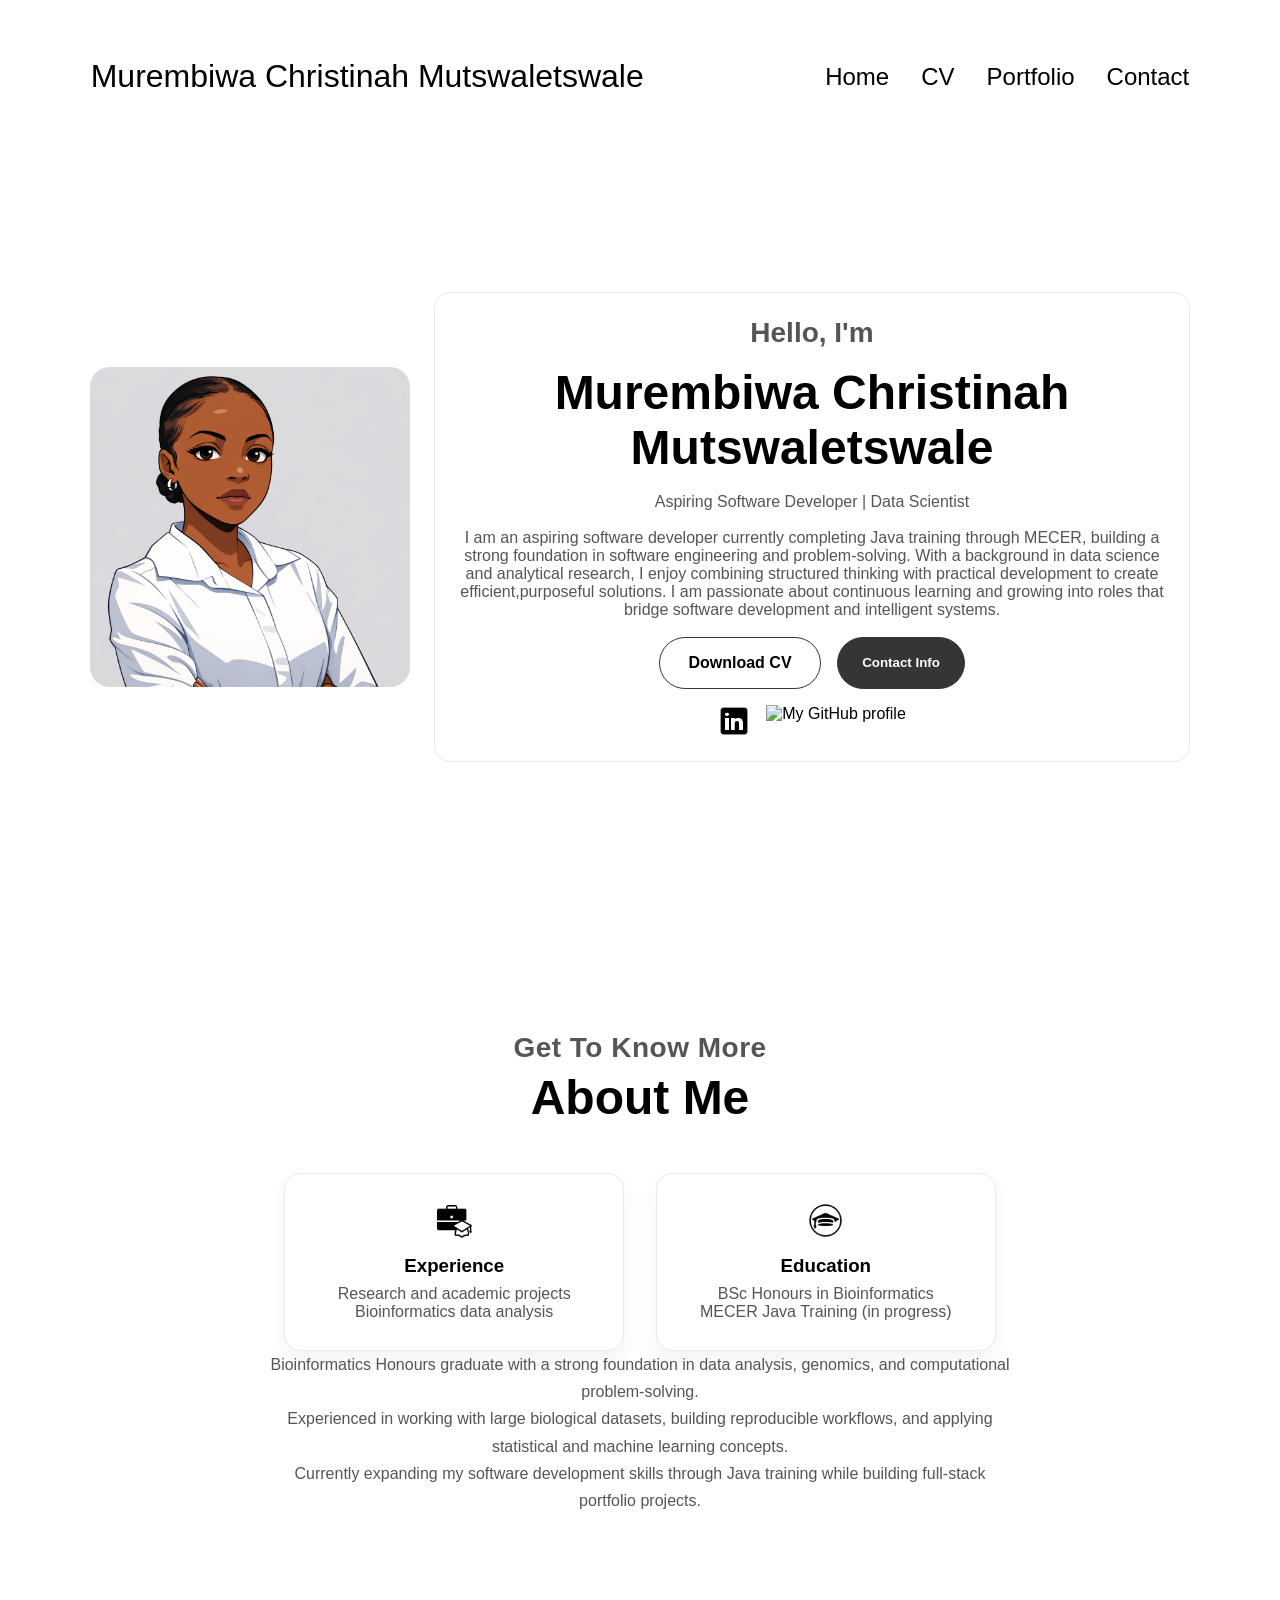
==== index.html @ 14afe785 "add a link to download cv under cv button" ====
<!DOCTYPE html>
<html lang="en">
<head>
    <meta charset="UTF-8">
    <meta name="viewport" content="width=device-width, initial-scale=1.0">
    <title>My Portfolio</title>
    <link rel="stylesheet" href="./css/style.css">

</head>
<body>

    <nav id="desktop-nav">
        <div class = "logo">Murembiwa Christinah Mutswaletswale</div>
        <div>
            <ul class="nav-links ">
                <li><a href="index.html">Home</a></li>
                <li><a href="cv.html">CV</a></li>
                <li><a href ="portfolio.html">Portfolio</a></li>
                <li><a href="contact.html">Contact</a></li>
            </ul>
        </div>
    </nav>

    <nav id="hamburger-nav">
    <div class = "logo">Murembiwa Christinah Mutswaletswale</div>
    <div class="hamburger-menu">

        <div class = "hamburger-icon" onclick="toggleMenu()">
            <span></span>
            <span></span>
            <span></span>
        </div>
        <div class="menu-links">
            <ul>
            <li><a href="#about" onclick="toggleMenu()">About</a></li>
            <li><a href="#experiences" onclick="toggleMenu()">Experience</a></li>
            <li><a href ="portfolio.html" onclick="toggleMenu()">Portfolio</a></li>
            <li><a href="contact.html" onclick="toggleMenu()">Contact</a></li>
            </ul>
        </div>
    </div>
    </nav>


    <section id="profile">
        <div class="profile-card">
        <div class="section_pic-container">
            <img src="./images/Murembiwa animated professional photo.png" alt="Murembiwa Mutswaletswale animated profile picture" />
        </div>
        <div class="section_text">
            <p class ="section_text__p1">Hello, I'm</p>
            <h1 class="title">Murembiwa Christinah Mutswaletswale </h1><br>
            <p class = "section_text_p2">Aspiring Software Developer | Data Scientist</p><br>
            <p class="section_text__bio">
            I am an aspiring software developer currently completing Java training through MECER,
            building a strong foundation in software engineering and problem-solving.
            With a background in data science and analytical research,
            I enjoy combining structured thinking with practical development
            to create efficient,purposeful solutions. I am passionate about
            continuous learning and growing into roles that bridge software
            development and intelligent systems.</p><br>
        
            <div class="btn-container">
                <a href="./images/MIE Candidate_Murembiwa Christinah JAVA08 (1).docx"
                download
                class="btn btn-color-2">
                Download CV
                    </a>

                <button class = "btn btn-color-1"
                onclick= "location.href='./contact.html'"
                >
                Contact Info
            </button>

            </div>

        <div id="socials-container">
            <img 
            src="./images/linkedin.png"
            alt="My linkedin profile"
            class = "icon"
            onclick="location.href='https://www.linkedin.com/in/murembiwa-mutswaletswale-3ba086226/'">
            
            <img 
            src="./images/github.png"
            alt="My GitHub profile"
            class = "icon"
            onclick="location.href = 'https://github.com/Murembi'">
        
        </div>

        </div>
        </div>
    </section>
<section id="about">
  <p class="section_text_p1">Get To Know More</p>
  <h1 class="title">About Me</h1>

  <div class="about_containers">
    <div class="details-container">
      <img src="./images/experience.png" 
      alt="Experience icon" 
      class="icon">
      <h3>Experience</h3>
      <p>
        Research and academic projects<br>
        Bioinformatics data analysis
      </p>
    </div>

    <div class="details-container">
      <img src="./images/education.png"
      alt="Education icon"
      class="icon">
      <h3>Education</h3>
      <p>
        BSc Honours in Bioinformatics<br>
        MECER Java Training (in progress)
      </p>
    </div>

  </div>

  <div class="text-container">
    <p>
      Bioinformatics Honours graduate with a strong foundation in data analysis,
      genomics, and computational problem-solving.
    </p>
    <p>
      Experienced in working with large biological datasets, building reproducible
      workflows, and applying statistical and machine learning concepts.
    </p>
    <p>
      Currently expanding my software development skills through Java training
      while building full-stack portfolio projects.
    </p>
  </div>
</section>
---- css/style.css ----
/* GENERAL */

*{
    margin: 0;
    padding: 0;
}

body{
    font-family:"poppins", sans-serif;
}

html{
    scroll-behavior: smooth;
}

p{
    color: rgb(85, 85, 85);
}

/* TRANSITION */

a, .btn{
    transition: all 300ms ease;
}

/* DESKTOP NAV */

nav, .nav-links {
    display:flex;
}

nav{
    justify-content: space-around;
    align-items: center;
    height: 17vh;
}

.nav-links{
    gap: 2rem;
    list-style: none;
    font-size: 1.5rem;
}

a{
    color:black;
    text-decoration: none;
    text-decoration-color: white;
}

a:hover{
    color:grey;
    text-decoration: underline;
    text-underline-offset: 1rem;
    text-decoration-color: rgb(181,181,181);
}
.logo{
    font-size: 2rem;
}

.logo:hover{
    cursor:default;

}

/* HAMBURGER MENU */

#hamburger-nav{
    display:none;
}

.hamburger-menu{
    position:relative;
    display:inline-block;
}

.hamburger-icon{
    display:flex;
    flex-direction: column;
    justify-content:space-between;
    height: 24px;
    width:30px;
    cursor:pointer;
}

.hamburger-icon span{
    width: 100%;
    height: 2px;
    background-color: black;
    transition: all 0.3s ease-in-out;
}

.menu-links{
    position: absolute;
    top: 100%;
    right: 0;
    background-color: white;
    width: fit-content;
    max-height: 0;
    overflow: hidden;
    transition: all 0.3s ease-in-out;
}

.menu-links a{
    display: block;
    padding: 10px;
    text-align: center;
    font-size: 1.5rem;
    color: black;
    text-decoration: none;
    transition: all 0.3s ease-in-out;
}

.menu-links li{
    list-style:none;

}

.menu-links.open{
    max-height: 300px;
}

.hamburger-icon.open span:first-child{
    transform: rotate(45deg) translate(10px, 5px);
}

.hamburger-icon.open span:nth-child(2){
    opacity:0;
}

.hamburger-icon.open span:last-child{
    transform: rotate(-45deg) translate(10px, 5px);
}


/*IMAGE */

/*media queriess */
@media screen and (max-width:1200px){
    #desktop-nav {
        display:none
    }
    #hamburger-nav{
        display:flex;
    }
}

/* SECTIONS */
section{
    margin:0 10rem;
    padding-top:4vh;
    height: 96vh;
    box-sizing: border-box;
    min-height: fit-content;
    height: auto;
}

.section-container{
    display: flex;
}

/* PROFILE SECTION */
#profile{
    display: flex;
    justify-content: center;
    align-items: center;
    height: auto;
    min-height: calc(100vh - 17vh);
    margin: 0 auto;
    padding: 3rem 1rem;
}

.section_pic-container{
    display: flex;
    height: 400px;
    width: 400px;
    margin: auto 0;
}

.profile-card{
    width: min(1100px, 92%);
    display: grid;
    grid-template-columns: 320px 1fr;
    gap: 1.5rem;
    align-items: center;
}

/* IMAGE BOX */
.section_pic-container{
    width: 320px;
    height: 320px;
    border-radius: 20px;
    overflow: hidden;
}

/* SQUARE IMAGE */
.section_pic-container img{
    width: 100px;
    height: 180px;
    object-fit: cover;
    border-radius: 12px;
}

/* IMAGE FILLS THE BOX */
.section_pic-container img{
    width: 110%;
    height: 140%;
    object-fit: cover;      
    object-position: center;
    display: block;
}
/* TEXT BOX */
.section_text{
    background: #fff;
    border: 1px solid #eaeaea;
    border-radius: 16px;
    padding: 1.5rem;
    text-align: center;
}
.section_text__p1{
    font-size: 1.75rem;
    margin-bottom: 1rem;
    font-weight: 600;
}

/* Responsive */
@media (max-width: 900px){
    .profile-card{
        grid-template-columns: 1fr;
    }
}

.section_text{
    align-self: center;
    text-align: center;
}

.section_text_p{
    font-weight:600;

}

.section_text_p1{
    text-align: center;
}

.section_text_p1{
    font-size: 1.75rem;
    margin-bottom: 1rem;
}

.title{
    font-size: 3rem;
    text-align: center;
}

#socials-container{
    display:flex;
    justify-content: center;
    margin-top: 1rem;
    gap: 1rem;
}

/* ICONS */
.icon{
    cursor: pointer;
    height: 2rem;
}

/*BUTTONS */

.btn-container{
    display: flex;
    justify-content: center;
    gap: 1rem;
}

.btn{
    font-weight:600;
    transition: all 300 ease;
    padding: 1rem;
    width: 8rem;
    border-radius: 2rem;
}

.btn-color-1,
.btn-color-2{
    border: rgb(53,53,53) 0.1rem solid;

}

.btn-color-1,
.btn-color-2:hover{
    background: rgb(53, 53, 53);
    color: white;
}

.btn-color-1:hover{
    background: rgb(0,0,0);
}

.btn-color-2:hover{
    background: none;
}

.btn-color-2:hover{
    background: rgb(255, 255, 255) 0.1rem solid;
}

.btn-container{
    gap: 1rem;
}

.btn-color-1:hover,
.btn-color-2:hover{
    cursor:pointer;

}

/* CV PAGE */

.cv-page{
    width:min(1100px, 92%);
    margin: 30px auto 60px;
}
.cv-page section{
    margin: 0;
    padding:22px;
    height: auto;
    min-height: auto;
    box-sizing: border-box;
    background: #ffffff;
    border: 1px solid #e8e8e8;
    border-radius: 14px;
    box-shadow: 0 10px 26px rgb(0,0,0, 0.06);
}
/*spaces */
.cv-page section + section {
    margin-top: 18px;
}

.cv-page section :first-of-type{
    text-align: center;
    padding: 32px 22px;
}

.cv-page section:first-of-type h1{
    font-size: clamp(26px, 3.2vw, 40px);
    margin-bottom: 8px;
}

/* TITLE */
.cv-page section:first-of-type{
    font-size:16px;
    font-weight: 500;
    color: rgb(85, 85, 85);
    margin-bottom: 14px;
}

/* sections */
.cv-page section h2{
    font-size: 20px;
    margin-bottom: 8px;
    padding-bottom: 6px;
    border-bottom: 1px solid #eee;
    position: relative;
}

.cv-page section p,
.cv-page section ul{
    margin-top: 6px;
}

/* LISTS */
.cv-page ul{
    margin-left:18px;
    margin-top: 10px;
}

.cv-page li{
    margin: 6px 0;
}

.cv-page a[download]{
    display: inline-block;
    margin-top: 12px;
    padding: 11px 18px;
    border-radius: 12px;
    background: #1f5cff;
    color:white;
    font-weight: 700;
    text-decoration: none;
    border: 1px solid #1f5cff
}

.cv-page a[download]:hover{
    opacity: 0.95;
    transform: translateY(-1px)
}

ul{
  list-style-position: inside;
  padding-left: 0;
  margin-left: 0;
}

.cv-page li{
    margin: 6px 0;
}

.cv-page ul{
    list-style: none;
     padding-left: 0;
     margin-left: 0; 
}
/* CONTACT PAGE */
#contact-page{
  width: min(1100px, 92%);
  margin: 5rem auto;
  text-align: center;
}

.contact-container{
    display: grid;
    grid-template-columns: 1fr 1fr;
    gap: 3rem;
    margin-top: 3rem;
    align-items: start;
}

.contact-info{
    text-align: left;
    line-height: 1.8;
}

.contact-form form{
    display: flex;
    flex-direction: column;
    gap: 1rem;
}

.contact-form input,
.contact-form textarea{
    padding: 0.8rem;
    border-radius: 10px;
    border: 1px solid #ddd;
    font-family: inherit;
}

.contact-form button{
    width: 100%;
}

@media (max-width: 900px){
    .contact-container{
        grid-template-columns: 1fr;
    }
}

/* About me */
#about{
    width: min(1100px, 92%);
    margin: 6rem auto;
}

#about .section_text_p1{
    text-align: center;
    font-weight: 600;
    margin-bottom: 0.4rem;
    letter-spacing: 0.5px;
}
#about .title{
    text-align: center;
    margin-bottom: 3rem;
}

.about-details-container{
    display: flex;
    flex-direction: column;
    gap: 2.5rem;
}
.text-container{
    max-width: 750px;
    margin: 0 auto;
    text-align: center;
    line-height: 1.7;
    font-size: 1rem;
}

.about_containers{
    display: flex;
    justify-content: center;
    gap: 2rem;
    flex-wrap: wrap;
}
.details-container{
    background: #ffffff;
    border: 1px solid #eaeaea;
    border-radius: 16px;
    padding: 1.8rem;
    width: 280px;
    text-align: center;
    box-shadow: 0 8px 20px rgba(0,0,0,0.05);
    transition: 0.3s ease;
}

.details-container:hover{
    transform: translateY(-6px);
}
.details-container h3{
    margin: 0.8rem 0 0.5rem;
}

.details-container .icon{
    height: 2.2rem;
}
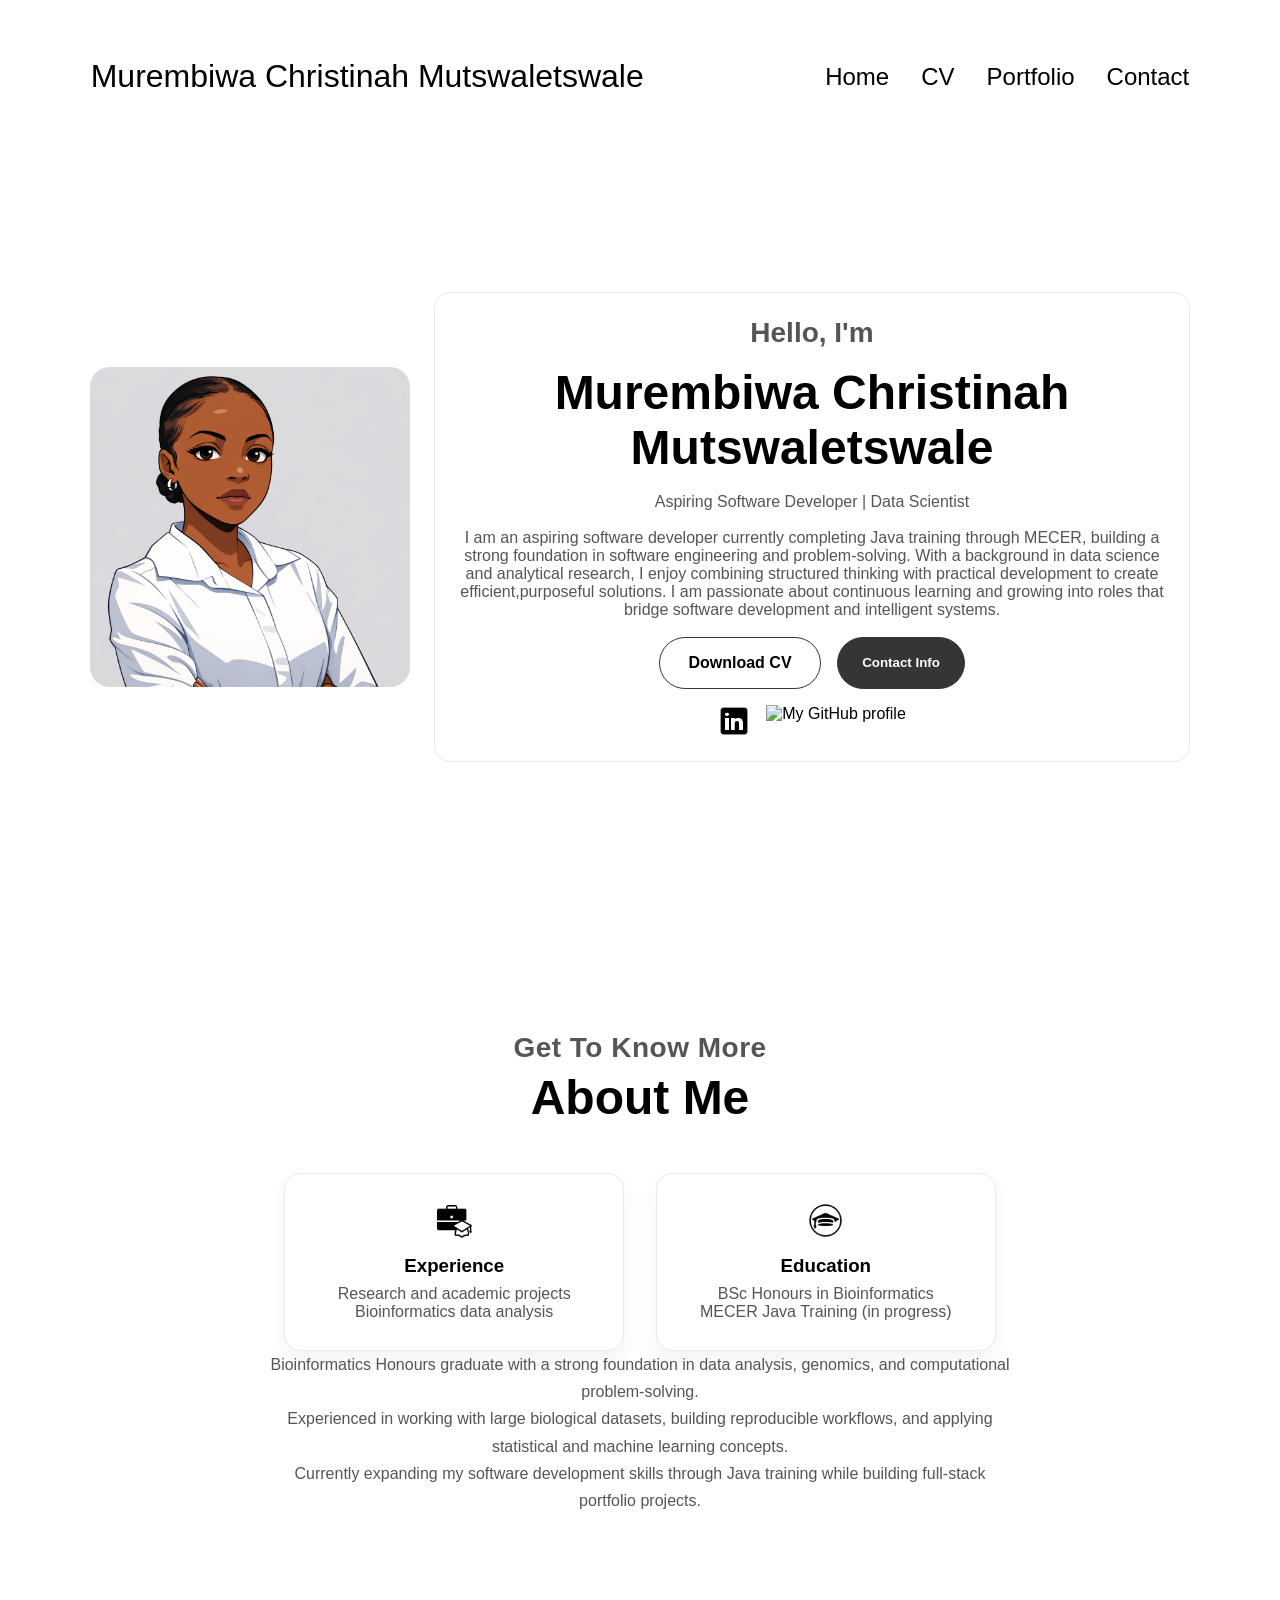
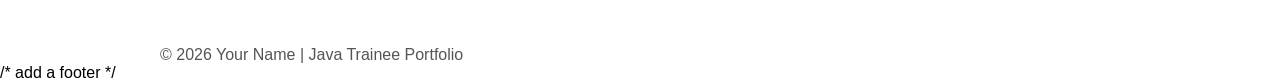
==== commit 1554a1ef: "add a footer at the end of the page" ====
--- a/index.html
+++ b/index.html
@@ -136,4 +136,11 @@
       while building full-stack portfolio projects.
     </p>
   </div>
-</section>+</section>
+  <footer>
+        <section>
+            <p>&copy; 2026 Your Name | Java Trainee Portfolio</p>
+        </section>
+    </footer>
+
+/* add a footer */
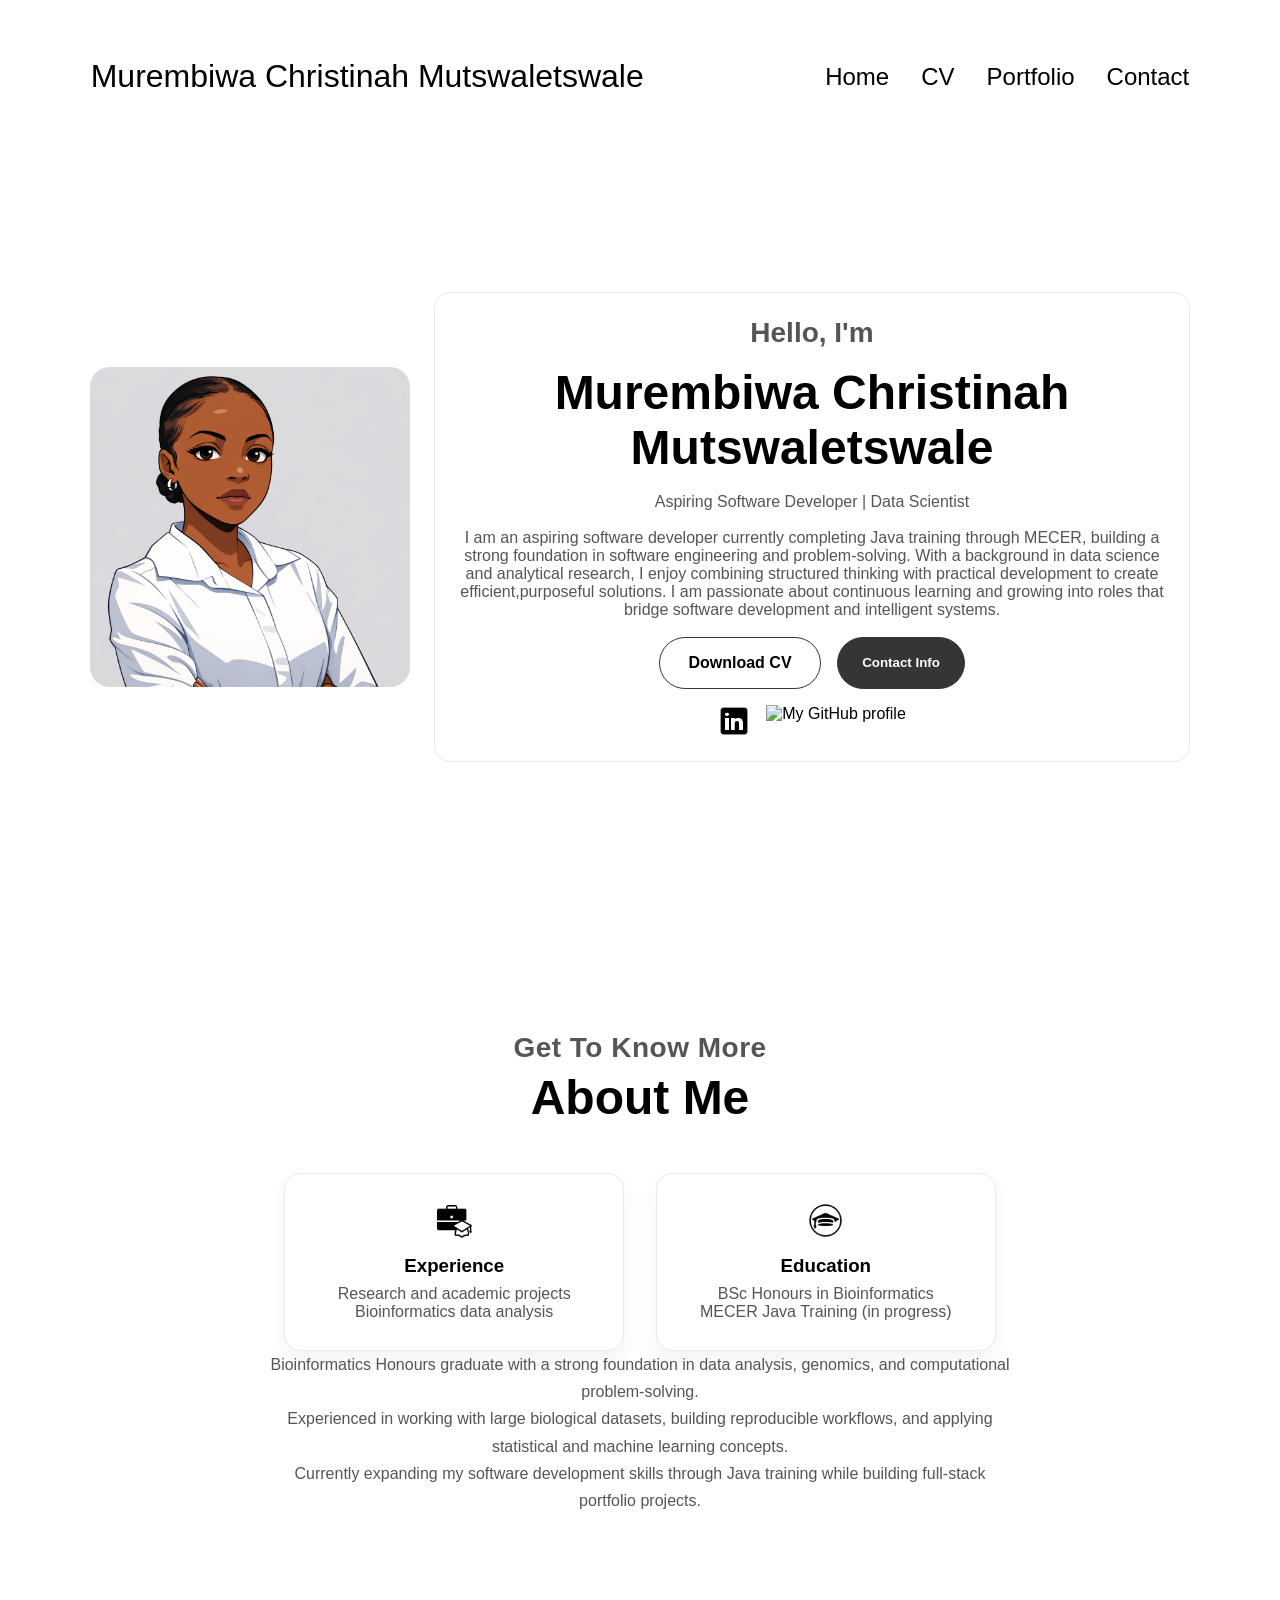
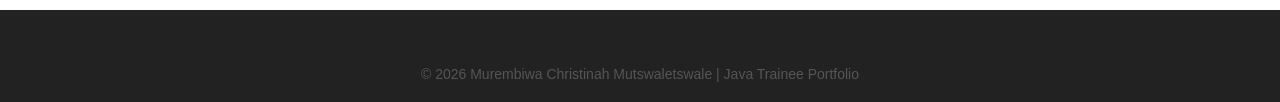
==== commit 920f3de8: "correct footer and styling" ====
--- a/index.html
+++ b/index.html
@@ -139,8 +139,6 @@
 </section>
   <footer>
         <section>
-            <p>&copy; 2026 Your Name | Java Trainee Portfolio</p>
+            <p>&copy; 2026 Murembiwa Christinah Mutswaletswale | Java Trainee Portfolio</p>
         </section>
     </footer>
-
-/* add a footer */
--- a/css/style.css
+++ b/css/style.css
@@ -316,6 +316,14 @@
 
 }
 
+/* FOOTER SECTION*/
+footer {
+    background-color: #222;
+    color: #ffffff;
+    text-align: center;
+    padding: 20px;
+    font-size: 14px;
+}
 /* CV PAGE */
 
 .cv-page{
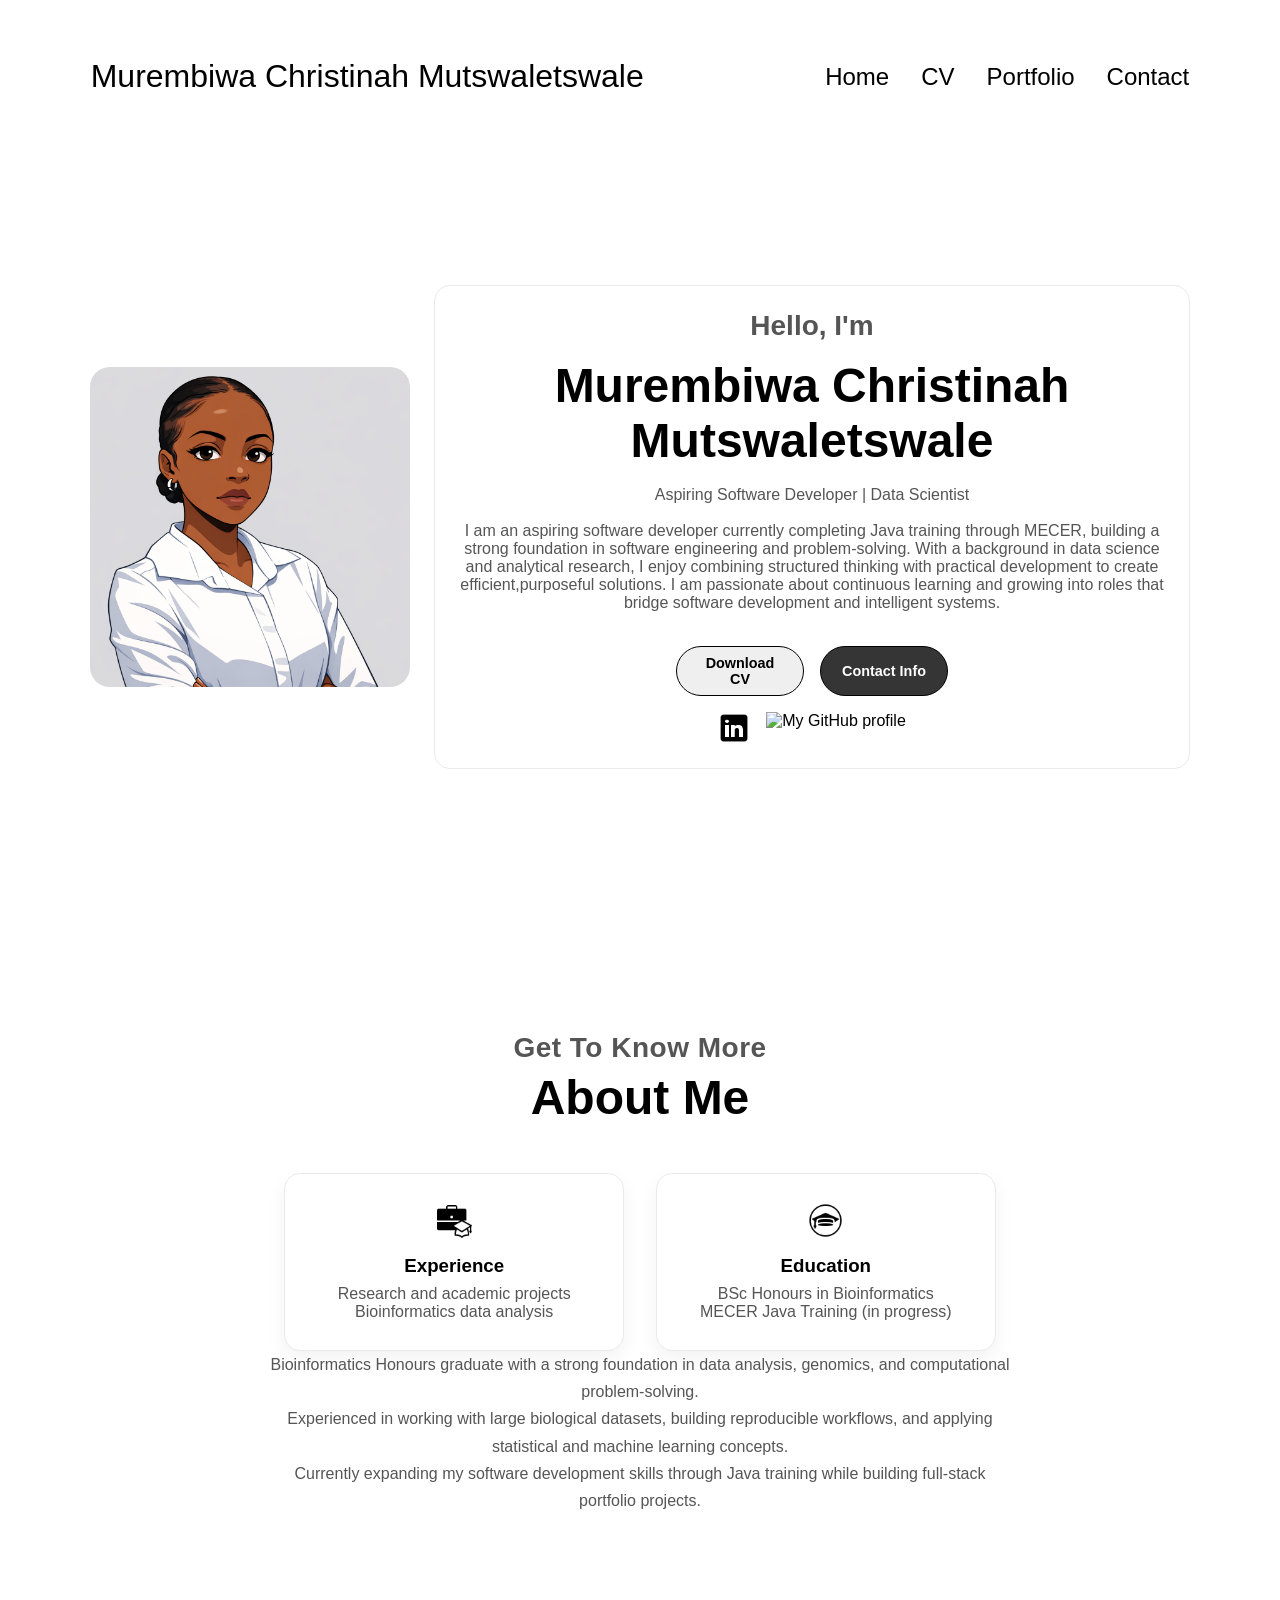
==== commit 0102ddf7: "Revert "add a link to download cv under cv button" This reverts commit 14afe785c4d49d53a8c14f5c478b5" ====
--- a/index.html
+++ b/index.html
@@ -61,11 +61,12 @@
             development and intelligent systems.</p><br>
         
             <div class="btn-container">
-                <a href="./images/MIE Candidate_Murembiwa Christinah JAVA08 (1).docx"
-                download
-                class="btn btn-color-2">
+                <button
+                class = "btn btn-color-2"
+                onclick= "window.open('./assests/cv')"
+                >
                 Download CV
-                    </a>
+            </button>
 
                 <button class = "btn btn-color-1"
                 onclick= "location.href='./contact.html'"
@@ -136,9 +137,4 @@
       while building full-stack portfolio projects.
     </p>
   </div>
-</section>
-  <footer>
-        <section>
-            <p>&copy; 2026 Murembiwa Christinah Mutswaletswale | Java Trainee Portfolio</p>
-        </section>
-    </footer>
+</section>
--- a/css/style.css
+++ b/css/style.css
@@ -420,6 +420,7 @@
      padding-left: 0;
      margin-left: 0; 
 }
+
 /* CONTACT PAGE */
 #contact-page{
   width: min(1100px, 92%);
@@ -521,3 +522,173 @@
 .details-container .icon{
     height: 2.2rem;
 }
+
+/* PORTFOLIO */
+.page-hero {
+    text-align: center;
+    padding: 3rem 1rem;
+}
+
+.page-hero h1 {
+    font-size: 3rem;
+    margin-bottom: 1rem;
+}
+
+.page-hero .muted {
+    max-width: 700px;
+    margin: 0 auto 1.5rem auto;
+    font-size: 1.1rem;
+}
+
+.hero_badges {
+    display: flex;
+    justify-content: center;
+    flex-wrap: wrap;
+    gap: 0.75rem;
+}
+
+.badge {
+    border: 1px solid #ccc;
+    padding: 0.4rem 0.9rem;
+    border-radius: 7px;
+    font-size: 0.85rem;
+    background: white;
+    transition: 0.3s ease;
+}
+
+.badge:hover {
+    background: black;
+    color: white;
+}
+
+/* featured project */
+
+.featured-card {
+    display: flex;
+    gap: 3rem;
+    align-items: center;
+    margin-top: 3rem;
+}
+
+.featured-media img {
+    width: 100%;
+    max-width: 450px;
+    border-radius: 10px;
+}
+
+.featured-body {
+    flex: 1;
+}
+
+.project-tag {
+    font-size: 0.9rem;
+    font-weight: 600;
+    letter-spacing: 1px;
+    color: grey;
+    margin-bottom: 0.5rem;
+}
+
+.mini-meta {
+    list-style: none;
+    margin-top: 1rem;
+}
+
+.mini-meta li {
+    font-size: 0.9rem;
+}
+
+.project-card {
+    margin-top: 3rem;
+    border: 1px solid #eaeaea;
+    border-radius: 20px;
+    overflow: hidden;
+    transition: 0.3s ease;
+}
+
+.project-card:hover {
+    transform: translateY(-5px);
+    box-shadow: 0 10px 30px rgba(0,0,0,0.08);
+}
+
+.project-card img {
+    width: 100%;
+    display: block;
+}
+
+.project-card-body {
+    padding: 1.5rem;
+}
+
+.tags {
+    display: flex;
+    gap: 0.5rem;
+    list-style: none;
+    margin: 1rem 0;
+    flex-wrap: wrap;
+}
+
+.tags li {
+    border: 1px solid #ddd;
+    padding: 0.3rem 0.7rem;
+    border-radius: 10px;
+    font-size: 0.8rem;
+}
+.btn {
+    display: inline-block;
+    border: 1px solid black;
+    padding: 0.5rem 1.2rem;
+    border-radius: 30px;
+    font-size: 0.9rem;
+    margin-top: 1rem;
+}
+
+.btn:hover {
+    background: black;
+    color: white;
+}
+@media screen and (max-width: 1200px) {
+    .featured-card {
+        flex-direction: column;
+        text-align: center;
+    }
+}
+
+.featured-card {
+    border: 1px solid #e5e5e5;
+    border-radius: 24px;
+    padding: 2.5rem;
+    margin-top: 3rem;
+    background-color: #ffffff;
+    box-shadow: 0 8px 25px rgba(0, 0, 0, 0.04);
+    transition: all 0.3s ease;
+}
+
+/* Hover lift effect */
+.featured-card:hover {
+    transform: translateY(-6px);
+    box-shadow: 0 15px 40px rgba(0, 0, 0, 0.08);
+}
+
+/* Improve spacing inside */
+.featured-body h3 {
+    margin-bottom: 1rem;
+}
+
+.featured-body p {
+    margin-bottom: 1rem;
+}
+
+.project-card {
+    border: 1px solid #e5e5e5;
+    border-radius: 24px;
+    padding: 2rem;
+    margin-top: 3rem;
+    background: #ffffff;
+    box-shadow: 0 8px 25px rgba(0,0,0,0.04);
+    transition: 0.3s ease;
+}
+
+.project-card:hover {
+    transform: translateY(-6px);
+    box-shadow: 0 15px 40px rgba(0,0,0,0.08);
+}
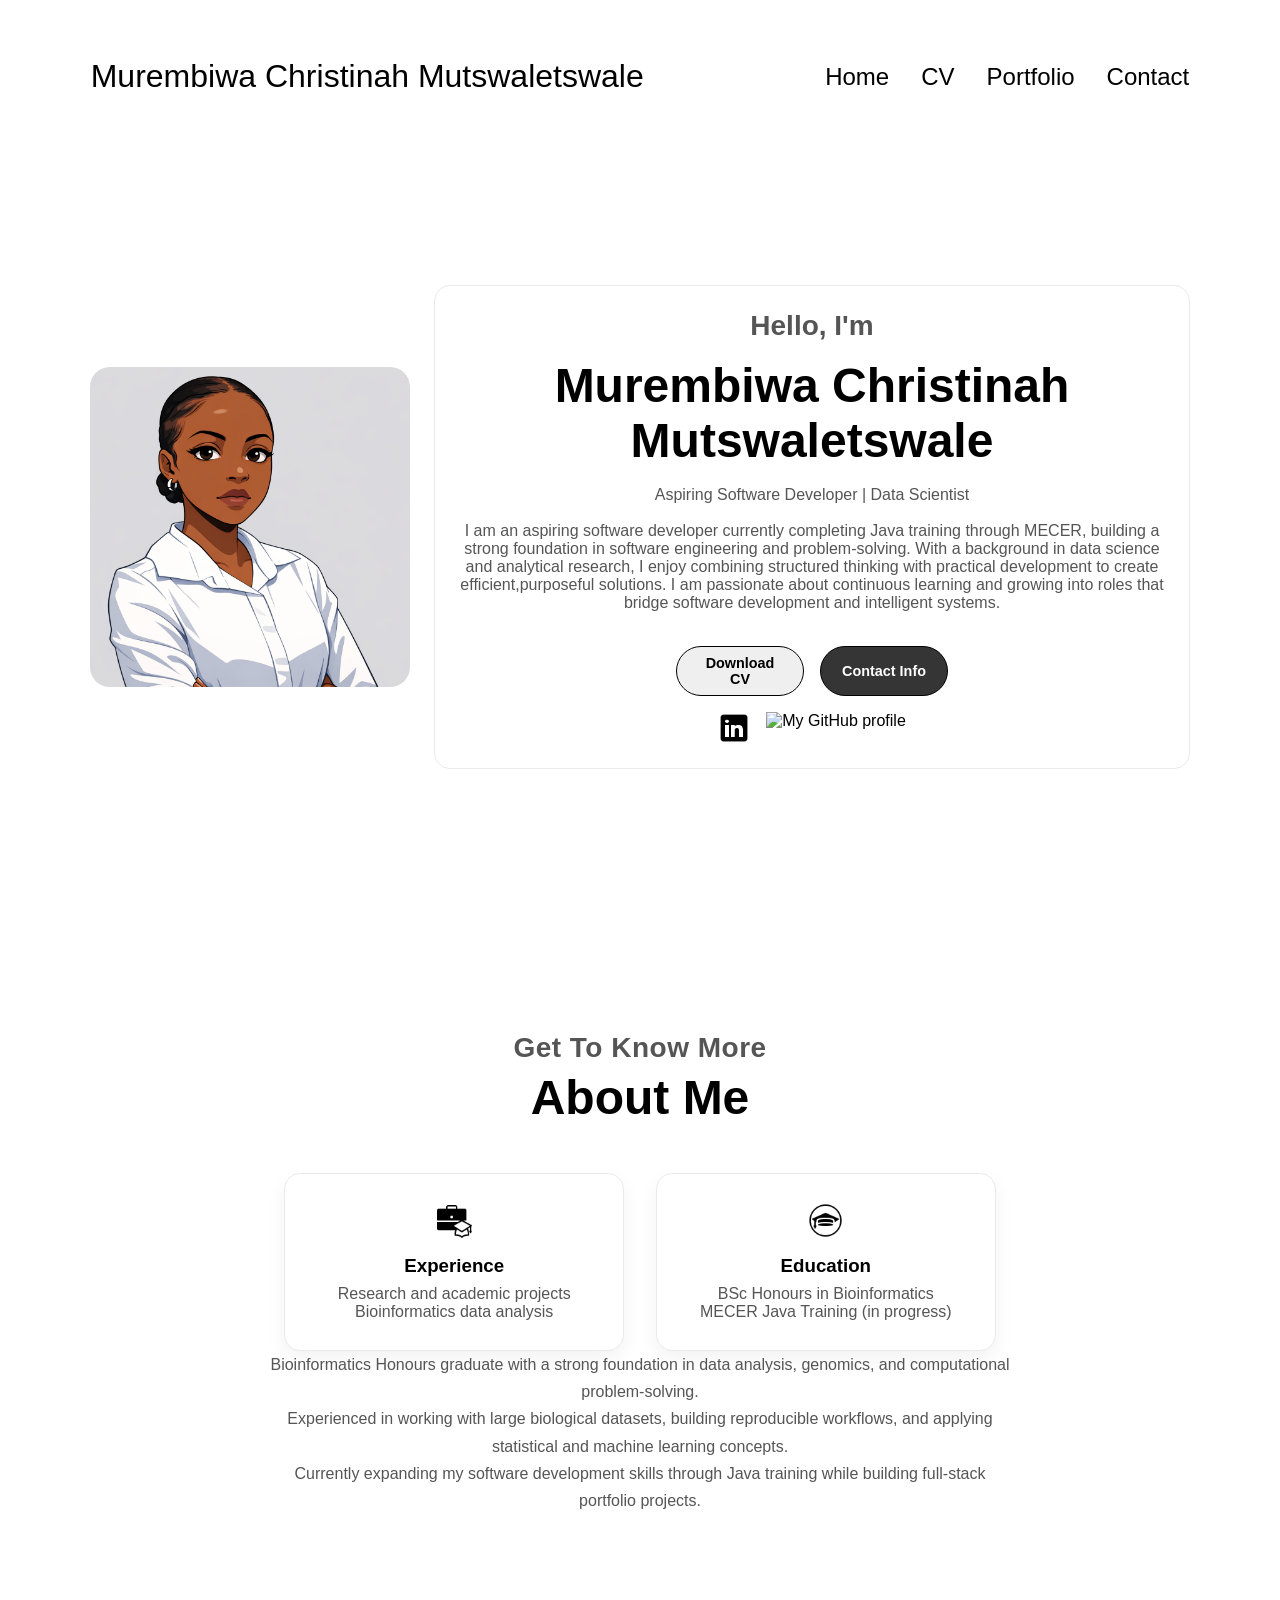
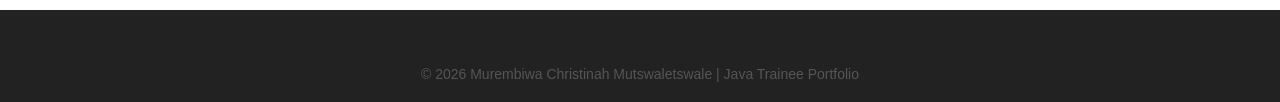
==== commit c99813c1: "Merge branch 'main' of https://github.com/Murembi/html-css-js-portfolio" ====
--- a/index.html
+++ b/index.html
@@ -137,4 +137,9 @@
       while building full-stack portfolio projects.
     </p>
   </div>
-</section>+</section>
+  <footer>
+        <section>
+            <p>&copy; 2026 Murembiwa Christinah Mutswaletswale | Java Trainee Portfolio</p>
+        </section>
+    </footer>
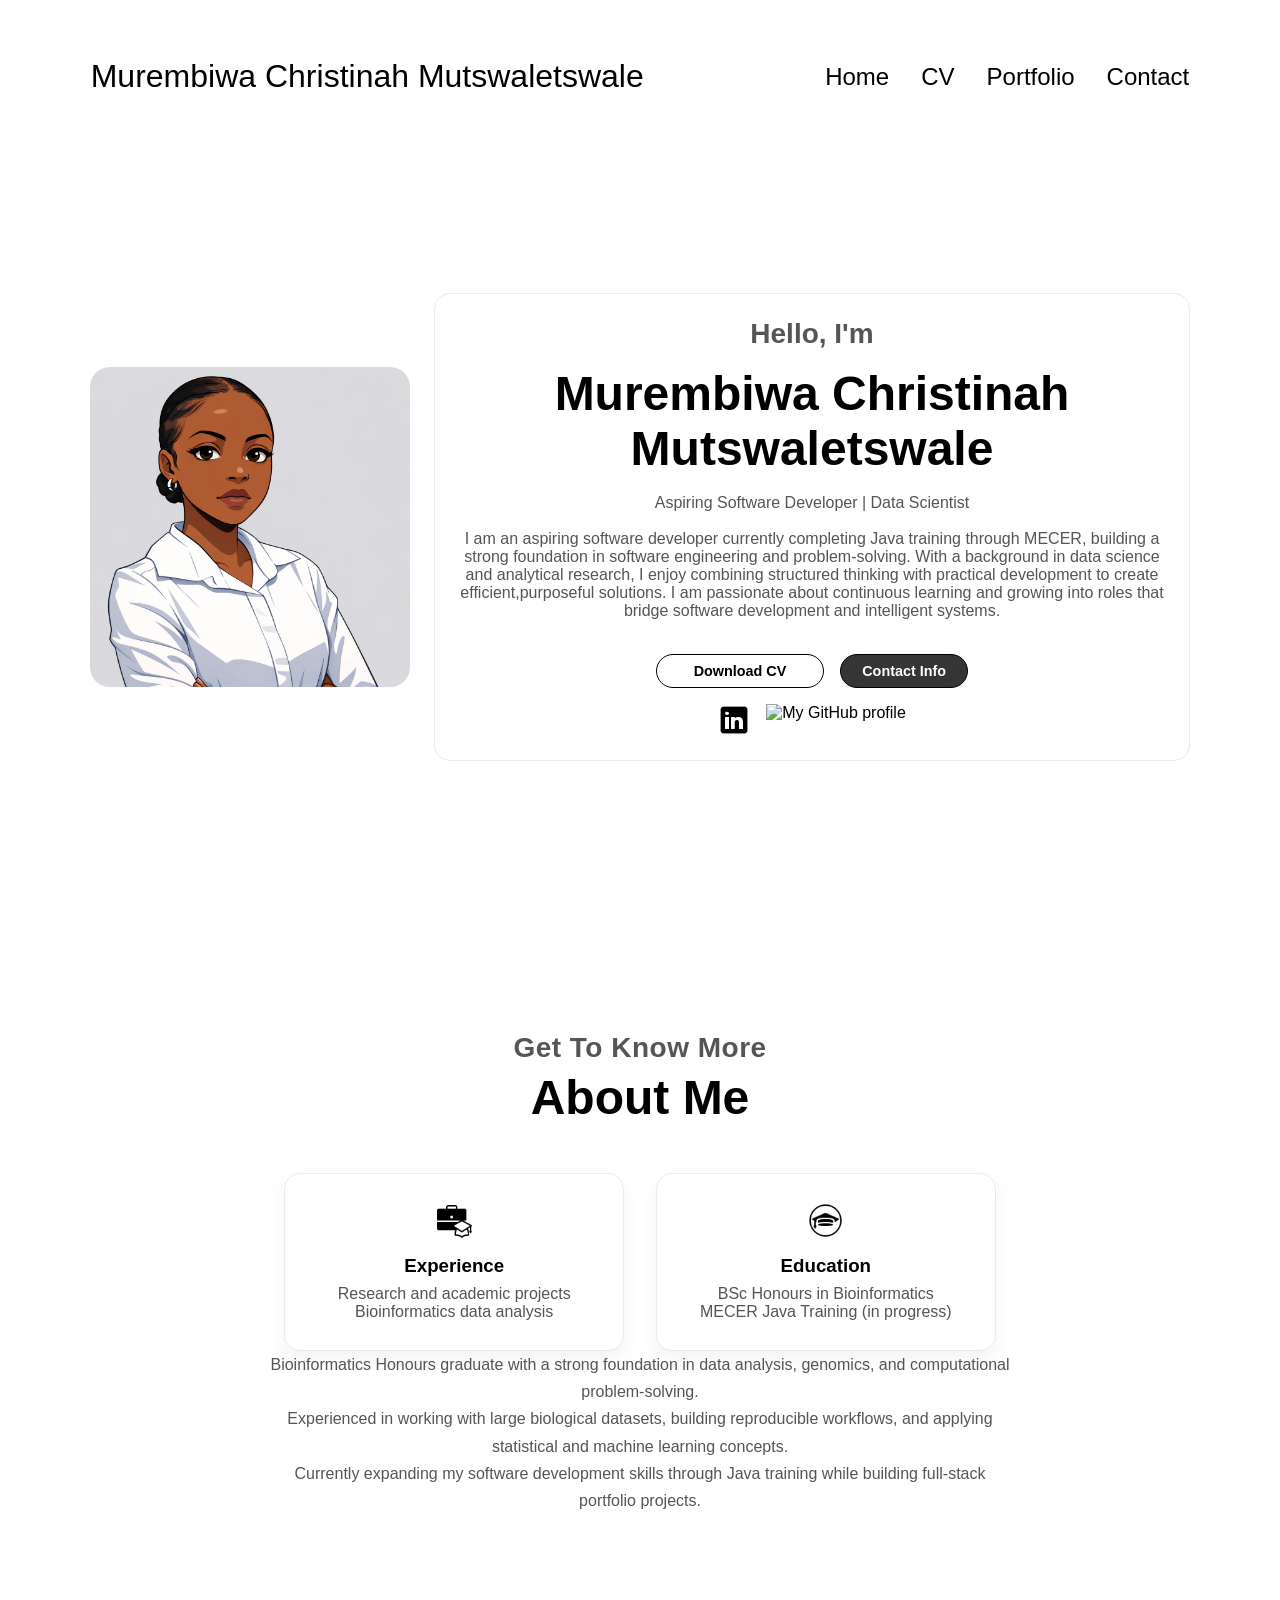
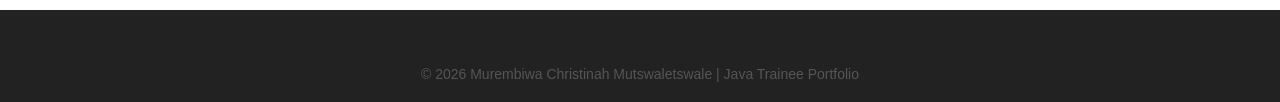
==== commit 743c7050: "add javascript validations on contact form" ====
--- a/index.html
+++ b/index.html
@@ -60,13 +60,12 @@
             continuous learning and growing into roles that bridge software
             development and intelligent systems.</p><br>
         
-            <div class="btn-container">
-                <button
-                class = "btn btn-color-2"
-                onclick= "window.open('./assests/cv')"
-                >
+             <div class="btn-container">
+                <a href="./images/MIE Candidate_Murembiwa Christinah JAVA08 (1).docx"
+                download
+                class="btn btn-color-2">
                 Download CV
-            </button>
+                    </a>
 
                 <button class = "btn btn-color-1"
                 onclick= "location.href='./contact.html'"
@@ -138,6 +137,8 @@
     </p>
   </div>
 </section>
+<script src="./js/script.js"></script>
+</body>
   <footer>
         <section>
             <p>&copy; 2026 Murembiwa Christinah Mutswaletswale | Java Trainee Portfolio</p>
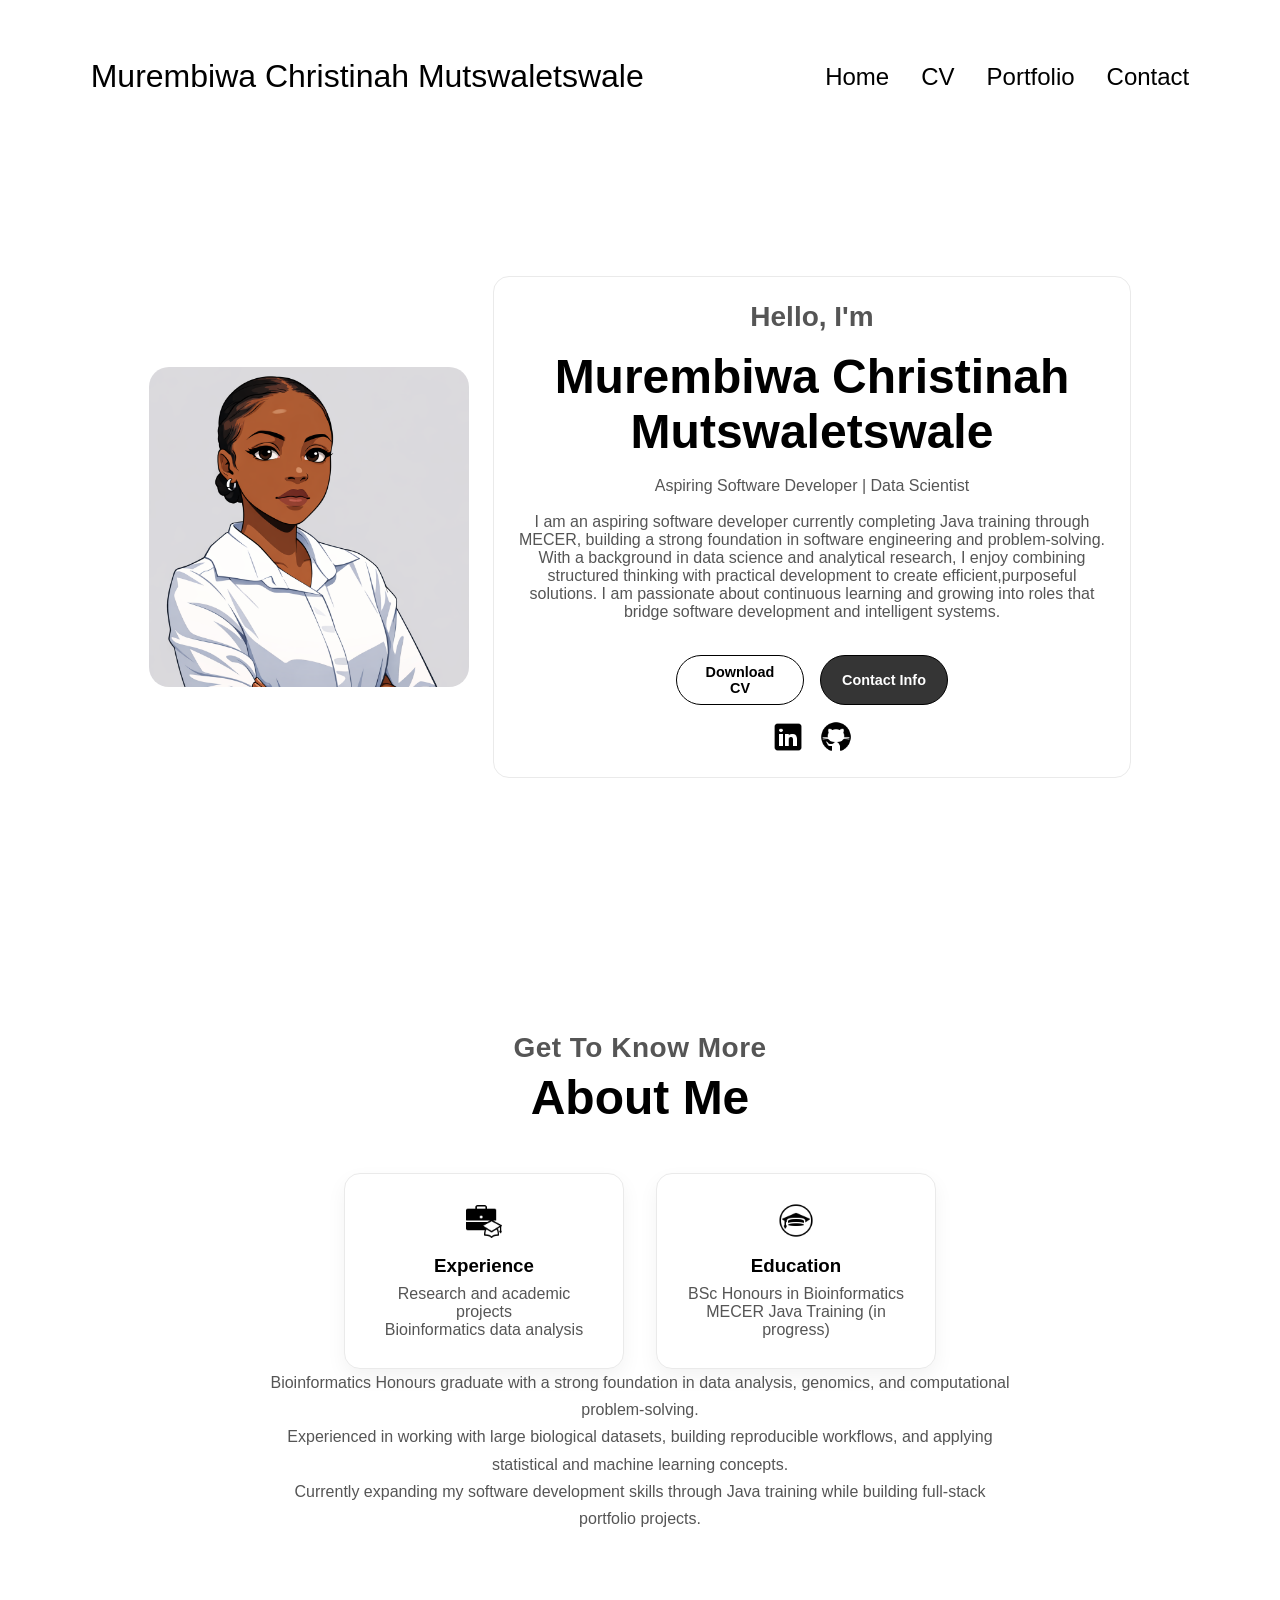
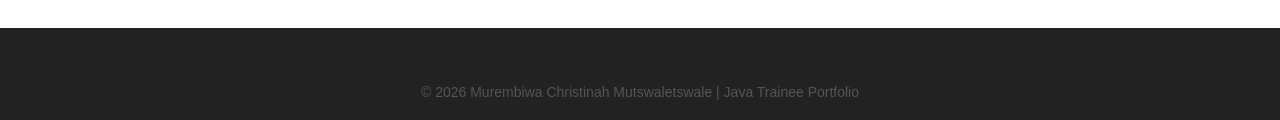
==== commit 821a2cb9: "finalised portfolio layout" ====
--- a/index.html
+++ b/index.html
@@ -25,17 +25,17 @@
     <div class = "logo">Murembiwa Christinah Mutswaletswale</div>
     <div class="hamburger-menu">
 
-        <div class = "hamburger-icon" onclick="toggleMenu()">
+        <div id="hamburgerIcon" class = "hamburger-icon">
             <span></span>
             <span></span>
             <span></span>
         </div>
         <div class="menu-links">
             <ul>
-            <li><a href="#about" onclick="toggleMenu()">About</a></li>
-            <li><a href="#experiences" onclick="toggleMenu()">Experience</a></li>
-            <li><a href ="portfolio.html" onclick="toggleMenu()">Portfolio</a></li>
-            <li><a href="contact.html" onclick="toggleMenu()">Contact</a></li>
+            <li><a href="#about" class="menu-link">About</a></li>
+            <li><a href="cv.html" class="menu-link">CV</a></li>
+            <li><a href ="portfolio.html" class="menu-link">Portfolio</a></li>
+            <li><a href="contact.html" class="menu-link">Contact</a></li>
             </ul>
         </div>
     </div>
@@ -67,9 +67,7 @@
                 Download CV
                     </a>
 
-                <button class = "btn btn-color-1"
-                onclick= "location.href='./contact.html'"
-                >
+                <button id="contactButton" class="btn btn-color-1">
                 Contact Info
             </button>
 
@@ -79,14 +77,14 @@
             <img 
             src="./images/linkedin.png"
             alt="My linkedin profile"
-            class = "icon"
-            onclick="location.href='https://www.linkedin.com/in/murembiwa-mutswaletswale-3ba086226/'">
+            class = "icon social-link linkedin"
+            >
             
             <img 
-            src="./images/github.png"
+            src="./images/GitHub.png"
             alt="My GitHub profile"
-            class = "icon"
-            onclick="location.href = 'https://github.com/Murembi'">
+            class = "icon social-link github"
+            >
         
         </div>
 
--- a/css/style.css
+++ b/css/style.css
@@ -3,13 +3,14 @@
 *{
     margin: 0;
     padding: 0;
+    box-sizing: border-box;
 }
 
 body{
     font-family:"poppins", sans-serif;
 }
 
-html{
+html, body{
     scroll-behavior: smooth;
 }
 
@@ -136,22 +137,103 @@
 
 /*media queriess */
 @media screen and (max-width:1200px){
+    /* switch to hamburger menu on smaller desktops / large tablets */
     #desktop-nav {
-        display:none
+        display:none;
     }
     #hamburger-nav{
         display:flex;
     }
-}
+    /* reduce padding on sections */
+    section{
+        margin:0 4rem;
+    }
+}
+
+/* tablet-sized screens */
+@media screen and (max-width:900px){
+    /* nav adjustments */
+    .nav-links{
+        gap:1rem;
+        font-size:1.25rem;
+    }
+    section{
+        margin:0 2rem;
+        padding-top:3vh;
+    }
+    .profile-card{
+        grid-template-columns: 1fr;
+    }
+    .section_pic-container{
+        width: 240px;
+        height: 240px;
+    }
+    .btn{
+        width: 7rem;
+        padding:0.8rem;
+    }
+    /* contact page layout stack already defined */
+    .contact-container{
+        grid-template-columns: 1fr;
+        gap:2rem;
+    }
+}
+
+/* phone-sized screens */
+@media screen and (max-width:600px){
+    body{
+        font-size: 0.9rem;
+    }
+    nav{
+        flex-direction: column;
+        height: auto;
+        padding: 1rem 0;
+    }
+    .nav-links{
+        flex-direction: column;
+        gap: 1rem;
+        font-size: 1.1rem;
+    }
+    .logo{
+        margin-bottom: 1rem;
+    }
+    section{
+        margin:0 1rem;
+        padding-top:2vh;
+    }
+    .section_pic-container{
+        width: 180px;
+        height: 180px;
+    }
+    .section_text{
+        padding:1rem;
+    }
+    .title{font-size:2.4rem;}
+    .btn{
+        width: 100%;
+        padding:0.6rem;
+    }
+    .featured-card,
+    .project-card{
+        padding:1.5rem;
+    }
+    .featured-media img{max-width:100%;}
+
+    /* hide project images on phones */
+    .featured-media img,
+    .project-card img {
+        display: none;
+    }
+}
+
 
 /* SECTIONS */
 section{
-    margin:0 10rem;
-    padding-top:4vh;
-    height: 96vh;
+    width: min(1100px, 92%);
+    margin: 0 auto;
+    padding-top: 4vh;
     box-sizing: border-box;
     min-height: fit-content;
-    height: auto;
 }
 
 .section-container{
@@ -393,11 +475,11 @@
     margin-top: 12px;
     padding: 11px 18px;
     border-radius: 12px;
-    background: #1f5cff;
+    background: #222;
     color:white;
     font-weight: 700;
     text-decoration: none;
-    border: 1px solid #1f5cff
+    border: 1px solid #050b1d
 }
 
 .cv-page a[download]:hover{
